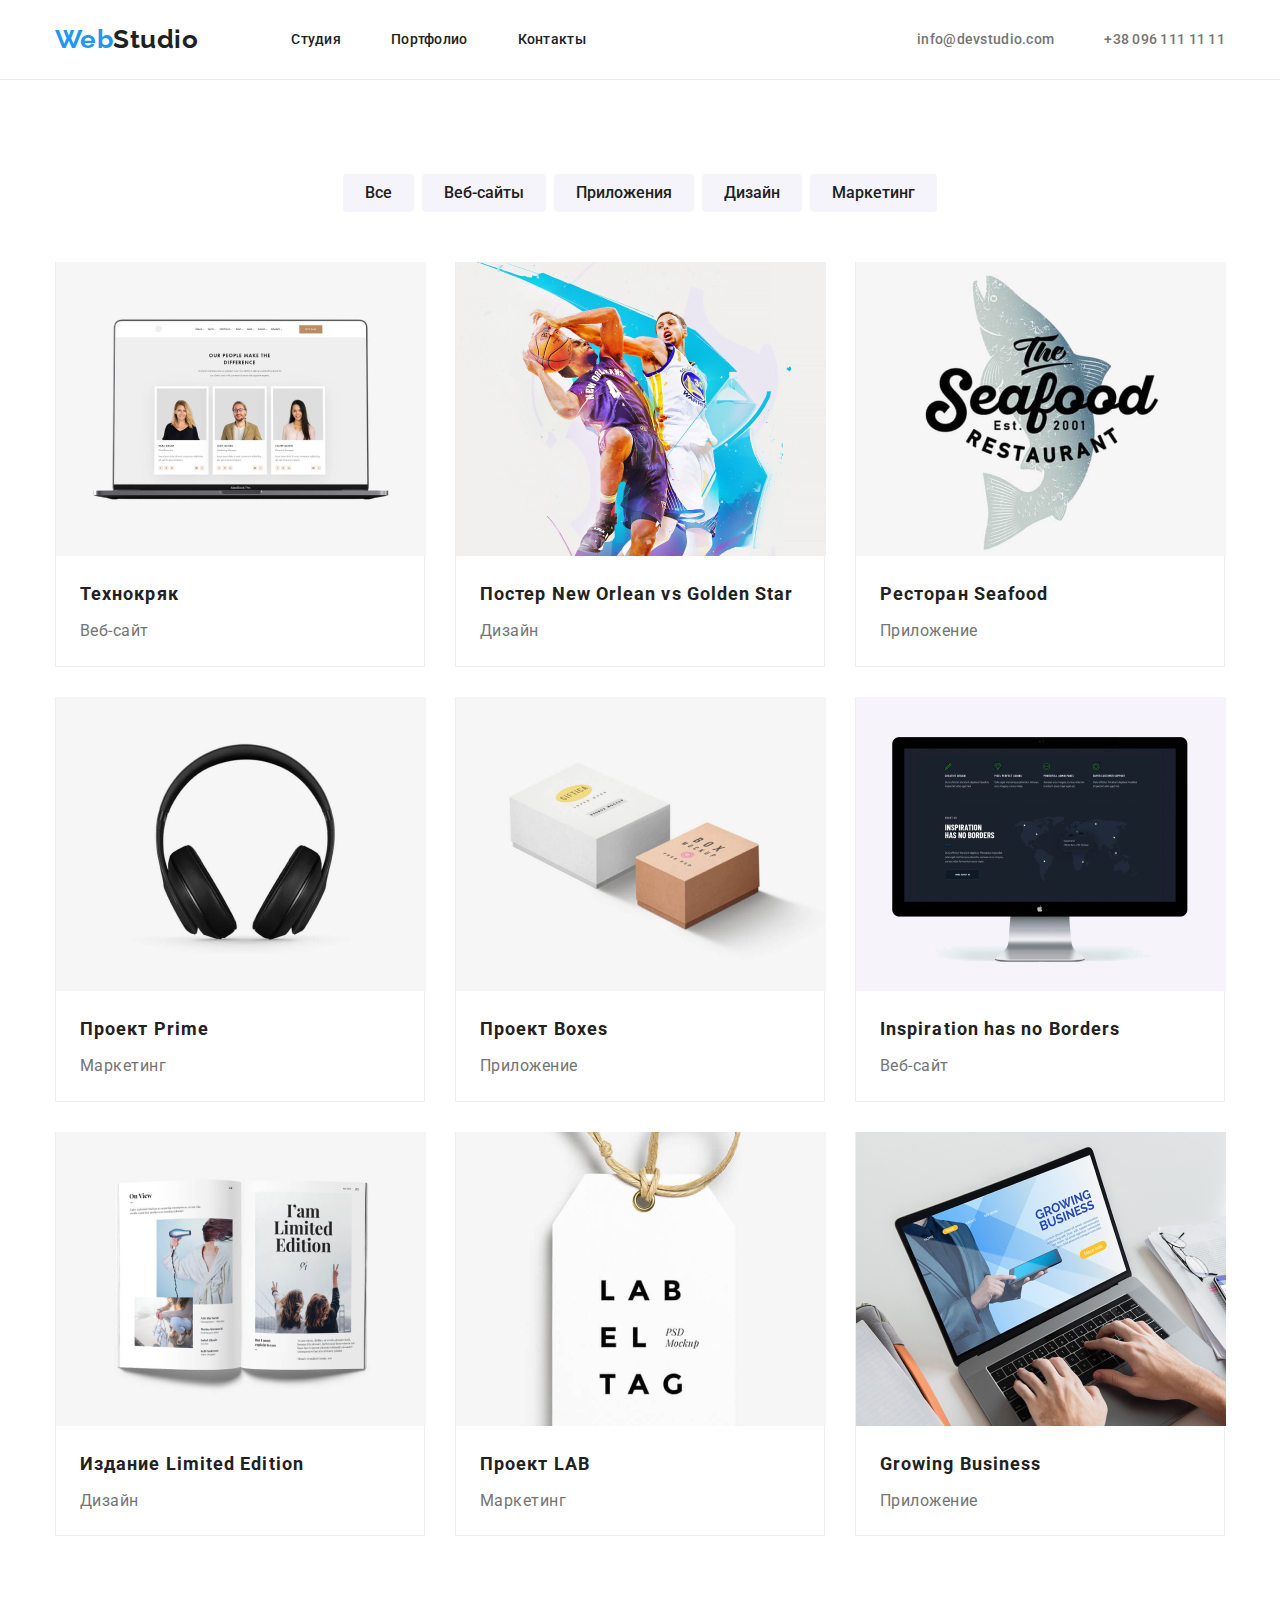
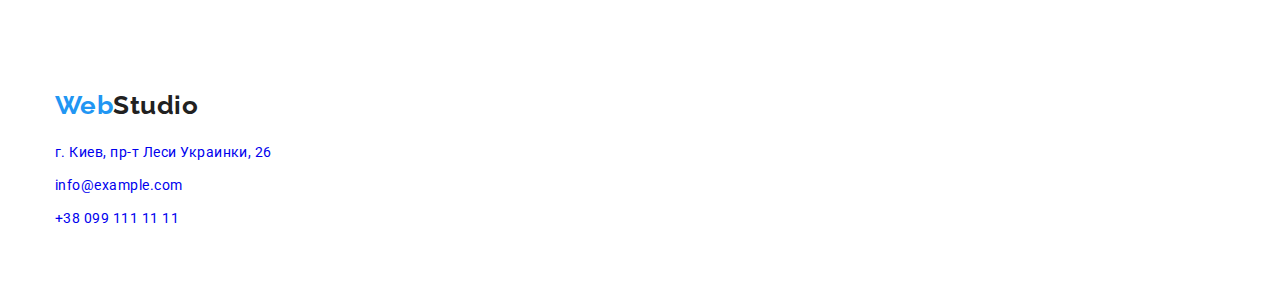
==== portfolio.html @ 80221e2c "Начало Домашнего задания" ====
<!DOCTYPE html>
<html lang="ru">
<head>
    <meta charset="UTF-8">
    <meta http-equiv="X-UA-Compatible" content="IE=edge">
    <meta name="viewport" content="width=device-width, initial-scale=1.0">
    <title>Web Studio</title>
    <link rel="preconnect" href="https://fonts.gstatic.com">
    <link href="https://fonts.googleapis.com/css2?family=Raleway:wght@700&family=Roboto:wght@400;500;700;900&display=swap"
        rel="stylesheet">
    <link rel="stylesheet" href="https://cdnjs.cloudflare.com/ajax/libs/modern-normalize/1.0.0/modern-normalize.min.css">
    <link rel="stylesheet" href="./css/style.css">
</head>
<body>

<header class="header-border">
    <div class="container header-container">
        <nav>
            <a href="/" class="logo"><span class="logo-color">Web</span>Studio</a>

            <ul class="nav-container">
                <li class="class-li header-li"><a href="./index.html" class="header-nav">Студия</a></li>
                <li class="class-li header-li"><a href="" class="header-nav">Портфолио</a></li>
                <li class="class-li header-li"><a href="" class="header-nav">Контакты</a></li>
            </ul>
        </nav>

        <ul class="nav-container-contact">
            <li class="class-li header-li"><a href="mailto:info@devstudio.com"
                    class="header-contact">info@devstudio.com</a></li>
            <li class="class-li header-li"><a href="tel:+380961111111" class="header-contact">+38 096 111 11 11</a></li>
        </ul>
    </div>
</header>

<main>
    <section class="section">
        <div class="container">
            <h1 class="visually-hidden">Портфолио</h1>
            
            <ul class="portfolio-filter">
                <li class="class-li"><button type="button" class="button-filter">Все</button></li>
                <li class="class-li"><button type="button" class="button-filter">Веб-сайты</button></li>
                <li class="class-li"><button type="button" class="button-filter">Приложения</button></li>
                <li class="class-li"><button type="button" class="button-filter">Дизайн</button></li>
                <li class="class-li"><button type="button" class="button-filter">Маркетинг</button></li>
            </ul>
            
            <ul class="portfolio-card-container">
                <li class="class-li portfolio-card">
                    <a href="" class="link">
                        <img src="./image/portfolio/portfolio-1.jpg" alt="ноутбук с изображением портфолио" width="370px"
                            height="294px">
                    <div class="portfolio-card-padding">
                            <h2 class="portfolio-title">Технокряк</h2>
                            <p class="portfolio-text">Веб-сайт</p>
                    </div>
                    </a>
                </li>
                <li class="class-li portfolio-card">
                    <a href="" class="link">
                        <img src="./image/portfolio/portfolio-2.jpg" alt="баскетболисты" width="370px" height="294px">
                    <div class="portfolio-card-padding">
                        <h2 class="portfolio-title">Постер New Orlean vs Golden Star</h2>
                        <p class="portfolio-text">Дизайн</p>
                    </div>
                    </a>
                </li>
                <li class="class-li portfolio-card">
                    <a href="" class="link">
                        <img src="./image/portfolio/portfolio-3.jpg" alt="логотип в виде рыбы" width="370px" height="294px">
                    <div class="portfolio-card-padding">
                        <h2 class="portfolio-title">Ресторан Seafood</h2>
                        <p class="portfolio-text">Приложение</p>
                    </div>
                    </a>
                </li>
                <li class="class-li portfolio-card">
                    <a href="" class="link">
                        <img src="./image/portfolio/portfolio-4.jpg" alt="наушники" width="370px" height="294px">
                    <div class="portfolio-card-padding">
                        <h2 class="portfolio-title">Проект Prime</h2>
                        <p class="portfolio-text">Маркетинг</p>
                    </div>
                    </a>
                </li>
                <li class="class-li portfolio-card">
                    <a href="" class="link">
                        <img src="./image/portfolio/portfolio-5.jpg" alt="две коробки" width="370px" height="294px">
                    <div class="portfolio-card-padding">
                        <h2 class="portfolio-title">Проект Boxes</h2>
                        <p class="portfolio-text">Приложение</p>
                    </div>
                    </a>
                </li>
                <li class="class-li portfolio-card">
                    <a href="" class="link">
                        <img src="./image/portfolio/portfolio-6.jpg" alt="экран компьютера" width="370px" height="294px">
                    <div class="portfolio-card-padding">
                        <h2 lang="en" class="portfolio-title">Inspiration has no Borders</h2>
                        <p class="portfolio-text">Веб-сайт</p>
                    </div>
                    </a>
                </li>
                <li class="class-li portfolio-card">
                    <a href="" class="link">
                        <img src="./image/portfolio/portfolio-7.jpg" alt="книга" width="370px" height="294px">
                    <div class="portfolio-card-padding">
                        <h2 class="portfolio-title">Издание Limited Edition</h2>
                        <p class="portfolio-text">Дизайн</p>
                    </div>
                    </a>
                </li>
                <li class="class-li portfolio-card">
                    <a href="" class="link">
                        <img src="./image/portfolio/portfolio-8.jpg" alt="бирка с названием компании" width="370px" height="294px">
                    <div class="portfolio-card-padding">
                        <h2 class="portfolio-title">Проект LAB</h2>
                        <p class="portfolio-text">Маркетинг</p>
                    </div>
                    </a>
                </li>
                <li class="class-li portfolio-card">
                    <a href="" class="link">
                        <img src="./image/portfolio/portfolio-9.jpg" alt="человек печатает на ноутбуке" width="370px"
                            height="294px">
                    <div class="portfolio-card-padding">
                        <h2 lang="en" class="portfolio-title">Growing Business</h2>
                        <p class="portfolio-text">Приложение</p>
                    </div>
                    </a>
                </li>
            </ul>
        </div>
    </section>
</main>

<footer class="footer-padding">
    <div class="container">
        <a href="/" class="logo"><span class="logo-color">Web</span><span class="logo-footer">Studio</span></a>
        <address>
            <ul class="address-contact">
                <li class="class-li"><a href="https://goo.gl/maps/QvJAkb335SzxtevH7" rel="noopener noofollow"
                        target="_blank" class="footer-adres">г. Киев, пр-т Леси Украинки, 26</a></li>
                <li class="class-li"><a href="mailto:info@example.com" class="footer-contacts">info@example.com</a></li>
                <li class="class-li"><a href="tel:+380961111111" class="footer-contacts">+38 099 111 11 11</a></li>
            </ul>
        </address>
    </div>
</footer>

</body>
</html>
---- css/style.css ----
:root {
  --body-color: #757575;
  --headlines-color: #212121;
  --primary-white-color: #ffffff;
  --secondary-color: #2196f3;
  --contact-color: #757575;
  --background-color-button: #f5f4fa;
}

body {
  background-color: var(--primary-white-color);
  color: var(--body-color);

  font-family: Roboto, sans-serif;
  letter-spacing: 0.03em;
}

h1,
h2,
h3,
h4,
h5,
h6,
p {
  margin: 0;
}

ul,
ol {
  margin: 0;
  padding: 0;
}

img {
  display: block;
}

.visually-hidden {
  position: absolute !important;
  clip: rect(1px 1px 1px 1px); /* IE6, IE7 */
  clip: rect(1px, 1px, 1px, 1px);
  padding: 0 !important;
  border: 0 !important;
  height: 1px !important;
  width: 1px !important;
  overflow: hidden; /* скрываем ненужные заголовки */
}

.link {
  text-decoration-line: none;
}

.class-li {
  list-style: none;
}

.center {
  text-align: center;
}

.container {
  width: 1200px;
  padding-left: 15px;
  padding-right: 15px;
  margin-left: auto;
  margin-right: auto;
}

.section {
  padding-bottom: 94px;
  padding-top: 94px;
}

/* =========== HEADER =========== */

.logo {
  font-family: Raleway, sans-serif;
  font-weight: 700;
  font-size: 26px;
  line-height: 1.19;
  text-decoration: none;

  color: var(--headlines-color);
}

.logo-color {
  color: var(--secondary-color);
}

.nav-container {
  display: flex;
  margin-left: 93px;
}

.nav-container-contact {
  display: flex;
  margin-left: auto;
}

.header-li + li {
  margin-left: 50px;
}

.header-nav {
  display: block;
  padding-top: 32px;
  padding-bottom: 32px;

  font-weight: 500;
  font-size: 14px;
  line-height: 1.06;
  letter-spacing: 0.02em;
  text-decoration: none;

  color: var(--headlines-color);
}

.header-container > nav {
  display: flex;
  align-items: center;
}

.header-container {
  display: flex;
  align-items: center;
}

.header-border {
  border-bottom: 1px solid #ececec;
}

.header-nav:hover,
.header-nav:focus {
  color: var(--secondary-color);
}

.header-contact {
  font-weight: 500;
  font-size: 14px;
  line-height: 1.06;
  letter-spacing: 0.02em;
  text-decoration: none;

  color: var(--contact-color);
}

.header-contact:hover,
.header-contact:focus {
  color: var(--secondary-color);
}

/* ============== Main ============== */

/* ============== HERO ============== */

.hero {
  margin-bottom: 40px;
  margin-left: 237px;
  margin-right: 237px;

  font-weight: 900;
  font-size: 44px;
  line-height: 1.36;

  letter-spacing: 0.06em;
  text-transform: uppercase;

  /* color: #ffffff; */
}

.button-hero {
  display: inline-block;
  padding: 10px 31px;
  width: 200px;
  height: 50px;

  background-color: var(--secondary-color);
  color: var(--primary-white-color);
  font-family: inherit;
  font-weight: 700;
  font-size: 16px;
  line-height: 1.87;

  border-radius: 4px;
  border: none;

  align-items: center;
  letter-spacing: 0.06em;
  cursor: pointer;
}

/* ============== Benefits ============== */

.benefits-container {
  display: flex;
}

.benefits-li {
  width: 270px;
}

.benefits-li + li {
  margin-left: 30px;
}

.benefits-h {
  font-weight: 700;
  font-size: 14px;
  line-height: 1.14;
  text-transform: uppercase;
  margin-bottom: 10px;

  color: var(--headlines-color);
}

.benefits-text {
  font-size: 14px;
  line-height: 1.71;
}

.no-padding-bottom {
  padding-bottom: 0;
}

/* ============== What are we doing ============== */

.title-secondary {
  font-weight: 700;
  font-size: 36px;
  line-height: 1.17;
  text-align: center;
  margin-bottom: 50px;

  color: var(--headlines-color);
}

.photo-container {
  display: flex;
}

.photo-li + li {
  margin-left: 30px;
}

/* ============== our team ============== */

.our-team-container {
  display: flex;
}

.our-team-li {
  width: 270px;
  box-shadow: 0px 1px 3px rgba(0, 0, 0, 0.12), 0px 1px 1px rgba(0, 0, 0, 0.14),
    0px 2px 1px rgba(0, 0, 0, 0.2);
  border-radius: 0px 0px 4px 4px;
}

.our-team-li + li {
  margin-left: 30px;
}

.name-personal {
  margin-bottom: 10px;

  font-weight: 500;
  font-size: 16px;
  line-height: 1.19;
  padding-top: 30px;
  padding-bottom: 10px;
  text-align: center;

  color: var(--headlines-color);
}

.our-team-text {
  font-size: 16px;
  line-height: 1.19;
  text-align: center;
}

.our-team-padding {
  padding-top: 30;
  padding-bottom: 30px;
}

/* ============== footer ============== */

.logo-footer {
  /* color: var(--primary-white-color); */
}

.footer-adres {
  font-style: normal;
  font-size: 14px;
  line-height: 1.71;
  text-decoration: none;

  /* color: var(--primary-white-color); */
}

.footer-contacts {
  font-style: normal;
  font-size: 14px;
  line-height: 1.71;
  text-decoration: none;

  /* color: rgba(255, 255, 255, 0.6); */
}

.footer-padding {
  padding-top: 60px;
  padding-bottom: 60px;
}

.address-contact {
  margin-top: 20px;
}

.address-contact > li + li {
  margin-top: 9px;
}

/* ============== portfolio ============== */

.button-filter {
  padding: 6px 22px;

  font-family: inherit;
  font-weight: 500;
  font-size: 16px;
  line-height: 1.62;
  border: none;
  border-radius: 4px;
  text-align: center;

  color: var(--headlines-color);
  background-color: var(--background-color-button);
}

.button-filter:hover,
.button-filter:focus {
  color: var(--primary-white-color);
  background-color: var(--secondary-color);
  box-shadow: 0px 3px 1px rgba(0, 0, 0, 0.1), 0px 1px 2px rgba(0, 0, 0, 0.08),
    0px 2px 2px rgba(0, 0, 0, 0.12);
  cursor: pointer;
}

.portfolio-title {
  margin-bottom: 4px;

  font-weight: 700;
  font-size: 18px;
  line-height: 2;

  letter-spacing: 0.06em;

  color: var(--headlines-color);
}

.portfolio-text {
  font-size: 16px;
  line-height: 1.87;

  color: var(--body-color);
}

.portfolio-card-padding {
  padding: 20px 24px 20px 24px;
}

.portfolio-filter {
  display: flex;
  margin-bottom: 50px;
  justify-content: center;
}

.portfolio-filter > li + li {
  margin-left: 8px;
}

.portfolio-card-container {
  display: flex;
  flex-wrap: wrap;
  margin-left: -30px;
  margin-top: -30px;
}

.portfolio-card {
  flex-basis: calc(100% / 3 - 30px);
  margin-left: 30px;
  margin-top: 30px;
  width: 370px;

  border-left: 1px solid #eeeeee;
  border-right: 1px solid #eeeeee;
  border-bottom: 1px solid #eeeeee;
}
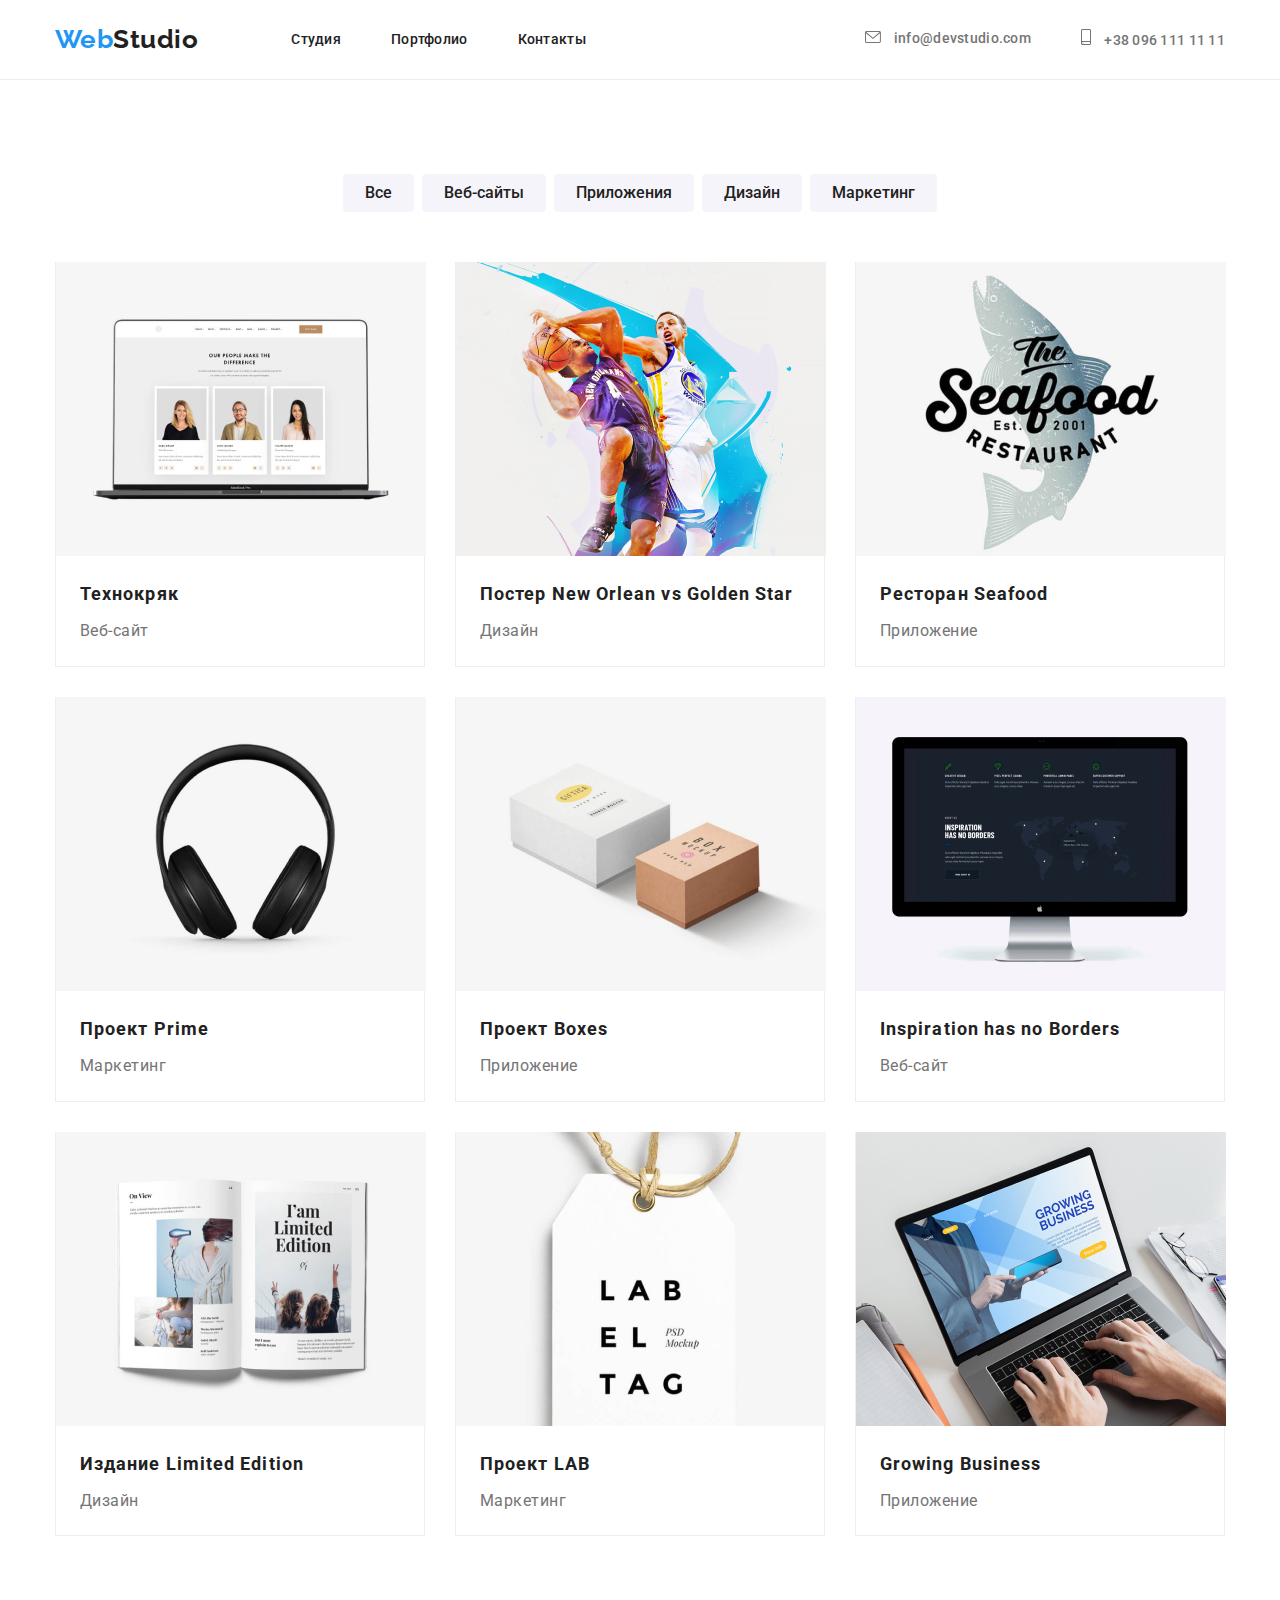
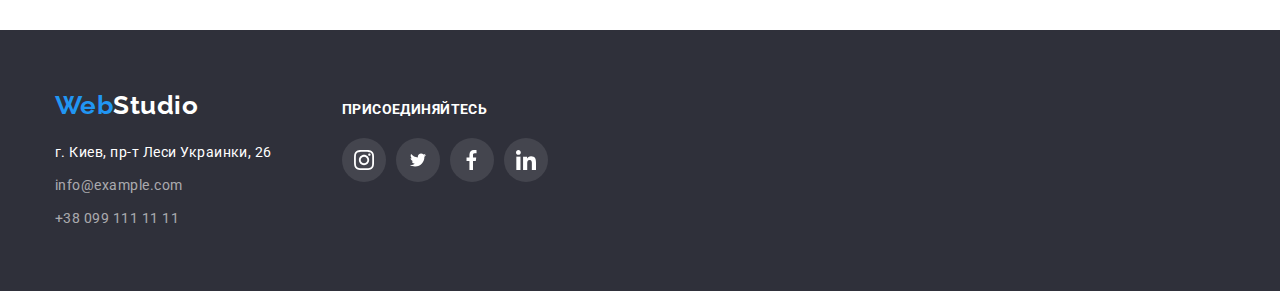
==== commit a334dcca: "Домашнее задание №4" ====
--- a/portfolio.html
+++ b/portfolio.html
@@ -26,9 +26,19 @@
         </nav>
 
         <ul class="nav-container-contact">
-            <li class="class-li header-li"><a href="mailto:info@devstudio.com"
-                    class="header-contact">info@devstudio.com</a></li>
-            <li class="class-li header-li"><a href="tel:+380961111111" class="header-contact">+38 096 111 11 11</a></li>
+
+            <li class="class-li header-li">
+                <a href="mailto:info@devstudio.com" class="header-contact">
+                    <svg class="icon-header" width="16px" height="12px">
+                        <use href="./image/svg/sprite.svg#icon-envelope"></use>
+                    </svg> info@devstudio.com</a>
+            </li>
+            <li class="class-li header-li">
+                <a href="tel:+380961111111" class="header-contact">
+                    <svg class="icon-header" width="10px" height="16px">
+                        <use href="./image/svg/sprite.svg#icon-smartphone"></use>
+                    </svg> +38 096 111 11 11</a>
+            </li>
         </ul>
     </div>
 </header>
@@ -136,16 +146,52 @@
 </main>
 
 <footer class="footer-padding">
-    <div class="container">
-        <a href="/" class="logo"><span class="logo-color">Web</span><span class="logo-footer">Studio</span></a>
-        <address>
-            <ul class="address-contact">
-                <li class="class-li"><a href="https://goo.gl/maps/QvJAkb335SzxtevH7" rel="noopener noofollow"
-                        target="_blank" class="footer-adres">г. Киев, пр-т Леси Украинки, 26</a></li>
-                <li class="class-li"><a href="mailto:info@example.com" class="footer-contacts">info@example.com</a></li>
-                <li class="class-li"><a href="tel:+380961111111" class="footer-contacts">+38 099 111 11 11</a></li>
+    <div class="container footer-flex">
+        <div class="footer-box-one">
+            <a href="/" class="logo"><span class="logo-color">Web</span><span class="logo-footer">Studio</span></a>
+            <address>
+                <ul class="address-contact">
+                    <li class="class-li"><a href="https://goo.gl/maps/QvJAkb335SzxtevH7" rel="noopener noofollow"
+                            target="_blank" class="footer-adres">г. Киев, пр-т Леси Украинки, 26</a></li>
+                    <li class="class-li"><a href="mailto:info@example.com" class="footer-contacts">info@example.com</a>
+                    </li>
+                    <li class="class-li"><a href="tel:+380961111111" class="footer-contacts">+38 099 111 11 11</a></li>
+                </ul>
+            </address>
+        </div>
+        <div class="footer-box-two">
+            <b class="icon-heading">присоединяйтесь</b>
+            <ul class="footer-list">
+                <li class="class-li">
+                    <a href="" class="footer-list-link link">
+                        <svg class="footer-list-icon" width="20px" height="20px">
+                            <use href="./image/svg/sprite.svg#icon-instagram"></use>
+                        </svg>
+                    </a>
+                </li>
+                <li class="class-li">
+                    <a href="" class="footer-list-link link">
+                        <svg class="footer-list-icon width=" 20px" height="16px">
+                            <use href="./image/svg/sprite.svg#icon-twitter"></use>
+                        </svg>
+                    </a>
+                </li>
+                <li class="class-li">
+                    <a href="" class="footer-list-link link">
+                        <svg class="footer-list-icon width=" 10px" height="20px">
+                            <use href="./image/svg/sprite.svg#icon-facebook"></use>
+                        </svg>
+                    </a>
+                </li>
+                <li class="class-li">
+                    <a href="" class="footer-list-link link">
+                        <svg class="footer-list-icon width=" 20px" height="20px">
+                            <use href="./image/svg/sprite.svg#icon-linkedin"></use>
+                        </svg>
+                    </a>
+                </li>
             </ul>
-        </address>
+        </div>
     </div>
 </footer>
 
--- a/css/style.css
+++ b/css/style.css
@@ -5,6 +5,7 @@
   --secondary-color: #2196f3;
   --contact-color: #757575;
   --background-color-button: #f5f4fa;
+  --icon-color: #afb1b8;
 }
 
 body {
@@ -33,6 +34,12 @@
 
 img {
   display: block;
+}
+
+.secondary-background {
+  max-width: 1600px;
+  margin: 0 auto;
+  background-color: var(--background-color-button);
 }
 
 .visually-hidden {
@@ -149,14 +156,41 @@
   color: var(--secondary-color);
 }
 
+.icon-header {
+  fill: #757575;
+  margin-right: 10px;
+}
+
+.header-contact:hover .icon-header,
+.header-contact:focus .icon-header {
+  fill: var(--secondary-color);
+}
+
 /* ============== Main ============== */
 
 /* ============== HERO ============== */
 
+.section-hero {
+  max-width: 1600px;
+  height: 600px;
+  margin-right: auto;
+  margin-left: auto;
+  background-color: #2f303a;
+  background-image: linear-gradient(
+      rgba(47, 48, 58, 0.4),
+      rgba(47, 48, 58, 0.4)
+    ),
+    url(../image/HERO/hero.jpg);
+  background-position: center;
+  background-repeat: no-repeat;
+  background-size: cover;
+}
+
 .hero {
+  padding-top: 200px;
   margin-bottom: 40px;
-  margin-left: 237px;
-  margin-right: 237px;
+  margin-left: 452px;
+  margin-right: 452px;
 
   font-weight: 900;
   font-size: 44px;
@@ -165,7 +199,7 @@
   letter-spacing: 0.06em;
   text-transform: uppercase;
 
-  /* color: #ffffff; */
+  color: #ffffff;
 }
 
 .button-hero {
@@ -222,6 +256,17 @@
   padding-bottom: 0;
 }
 
+.benefits-icon {
+  display: flex;
+  justify-content: center;
+  align-items: center;
+  width: 270px;
+  height: 120px;
+  background-color: var(--background-color-button);
+  border-radius: 4px;
+  margin-bottom: 30px;
+}
+
 /* ============== What are we doing ============== */
 
 .title-secondary {
@@ -250,6 +295,7 @@
 
 .our-team-li {
   width: 270px;
+  background-color: #ffffff;
   box-shadow: 0px 1px 3px rgba(0, 0, 0, 0.12), 0px 1px 1px rgba(0, 0, 0, 0.14),
     0px 2px 1px rgba(0, 0, 0, 0.2);
   border-radius: 0px 0px 4px 4px;
@@ -283,10 +329,80 @@
   padding-bottom: 30px;
 }
 
+.team-list-icon {
+  fill: var(--icon-color);
+}
+
+.team-list > li + li {
+  margin-left: 10px;
+}
+
+.team-list {
+  margin-left: 32px;
+  margin-top: 16px;
+  display: flex;
+  align-items: center;
+}
+
+.team-list-link:hover .team-list-icon,
+.team-list-link:focus .team-list-icon {
+  fill: #ffffff;
+}
+
+.team-list-link:hover,
+.team-list-link:focus {
+  background-color: #2196f3;
+}
+
+.team-list-link {
+  display: flex;
+  justify-content: center;
+  align-items: center;
+  width: 44px;
+  height: 44px;
+  border-radius: 50%;
+  background-color: #fff;
+}
+
+/* ============== regular clients =================== */
+
+.regular-clients-container {
+  display: flex;
+}
+
+.regular-clients-svg {
+  fill: var(--icon-color);
+}
+
+.regular-clients-border:hover,
+.regular-clients-border:focus {
+  border-color: var(--secondary-color);
+  cursor: pointer;
+}
+
+.regular-clients-border:hover .regular-clients-svg,
+.regular-clients-border:focus .regular-clients-svg {
+  fill: var(--secondary-color);
+}
+
+.regular-clients-border {
+  display: flex;
+  justify-content: center;
+  align-items: center;
+  width: 170px;
+  height: 90px;
+  border: 1px solid #afb1b8;
+  border-radius: 4px;
+}
+
+.regular-clients-container > li + li {
+  margin-left: 30px;
+}
+
 /* ============== footer ============== */
 
 .logo-footer {
-  /* color: var(--primary-white-color); */
+  color: var(--primary-white-color);
 }
 
 .footer-adres {
@@ -295,7 +411,7 @@
   line-height: 1.71;
   text-decoration: none;
 
-  /* color: var(--primary-white-color); */
+  color: var(--primary-white-color);
 }
 
 .footer-contacts {
@@ -304,12 +420,15 @@
   line-height: 1.71;
   text-decoration: none;
 
-  /* color: rgba(255, 255, 255, 0.6); */
+  color: rgba(255, 255, 255, 0.6);
 }
 
 .footer-padding {
+  max-width: 1600px;
+  margin: 0 auto;
   padding-top: 60px;
   padding-bottom: 60px;
+  background-color: #2f303a;
 }
 
 .address-contact {
@@ -318,6 +437,54 @@
 
 .address-contact > li + li {
   margin-top: 9px;
+}
+
+.icon-heading {
+  display: block;
+  margin-bottom: 20px;
+  font-weight: bold;
+  font-size: 14px;
+  line-height: 1.14;
+  letter-spacing: 0.03em;
+  text-transform: uppercase;
+  color: #fff;
+}
+
+.footer-list {
+  display: flex;
+  align-items: center;
+}
+
+.footer-list > li + li {
+  margin-left: 10px;
+}
+
+.footer-list-icon {
+  fill: #ffffff;
+}
+
+.footer-list-link {
+  display: flex;
+  justify-content: center;
+  align-items: center;
+  width: 44px;
+  height: 44px;
+  border-radius: 50%;
+  background-color: rgba(255, 255, 255, 0.1);
+}
+
+.footer-list-link:hover,
+.footer-list-link:focus {
+  background-color: var(--secondary-color);
+}
+
+.footer-flex {
+  display: flex;
+  align-items: baseline;
+}
+
+.footer-box-one {
+  margin-right: 70px;
 }
 
 /* ============== portfolio ============== */
@@ -367,6 +534,7 @@
 
 .portfolio-card-padding {
   padding: 20px 24px 20px 24px;
+  width: 370px;
 }
 
 .portfolio-filter {
@@ -396,3 +564,9 @@
   border-right: 1px solid #eeeeee;
   border-bottom: 1px solid #eeeeee;
 }
+
+.portfolio-card:hover,
+.portfolio-card:focus {
+  box-shadow: 0px 1px 1px rgba(0, 0, 0, 0.12), 0px 4px 4px rgba(0, 0, 0, 0.06),
+    1px 4px 6px rgba(0, 0, 0, 0.16);
+}
